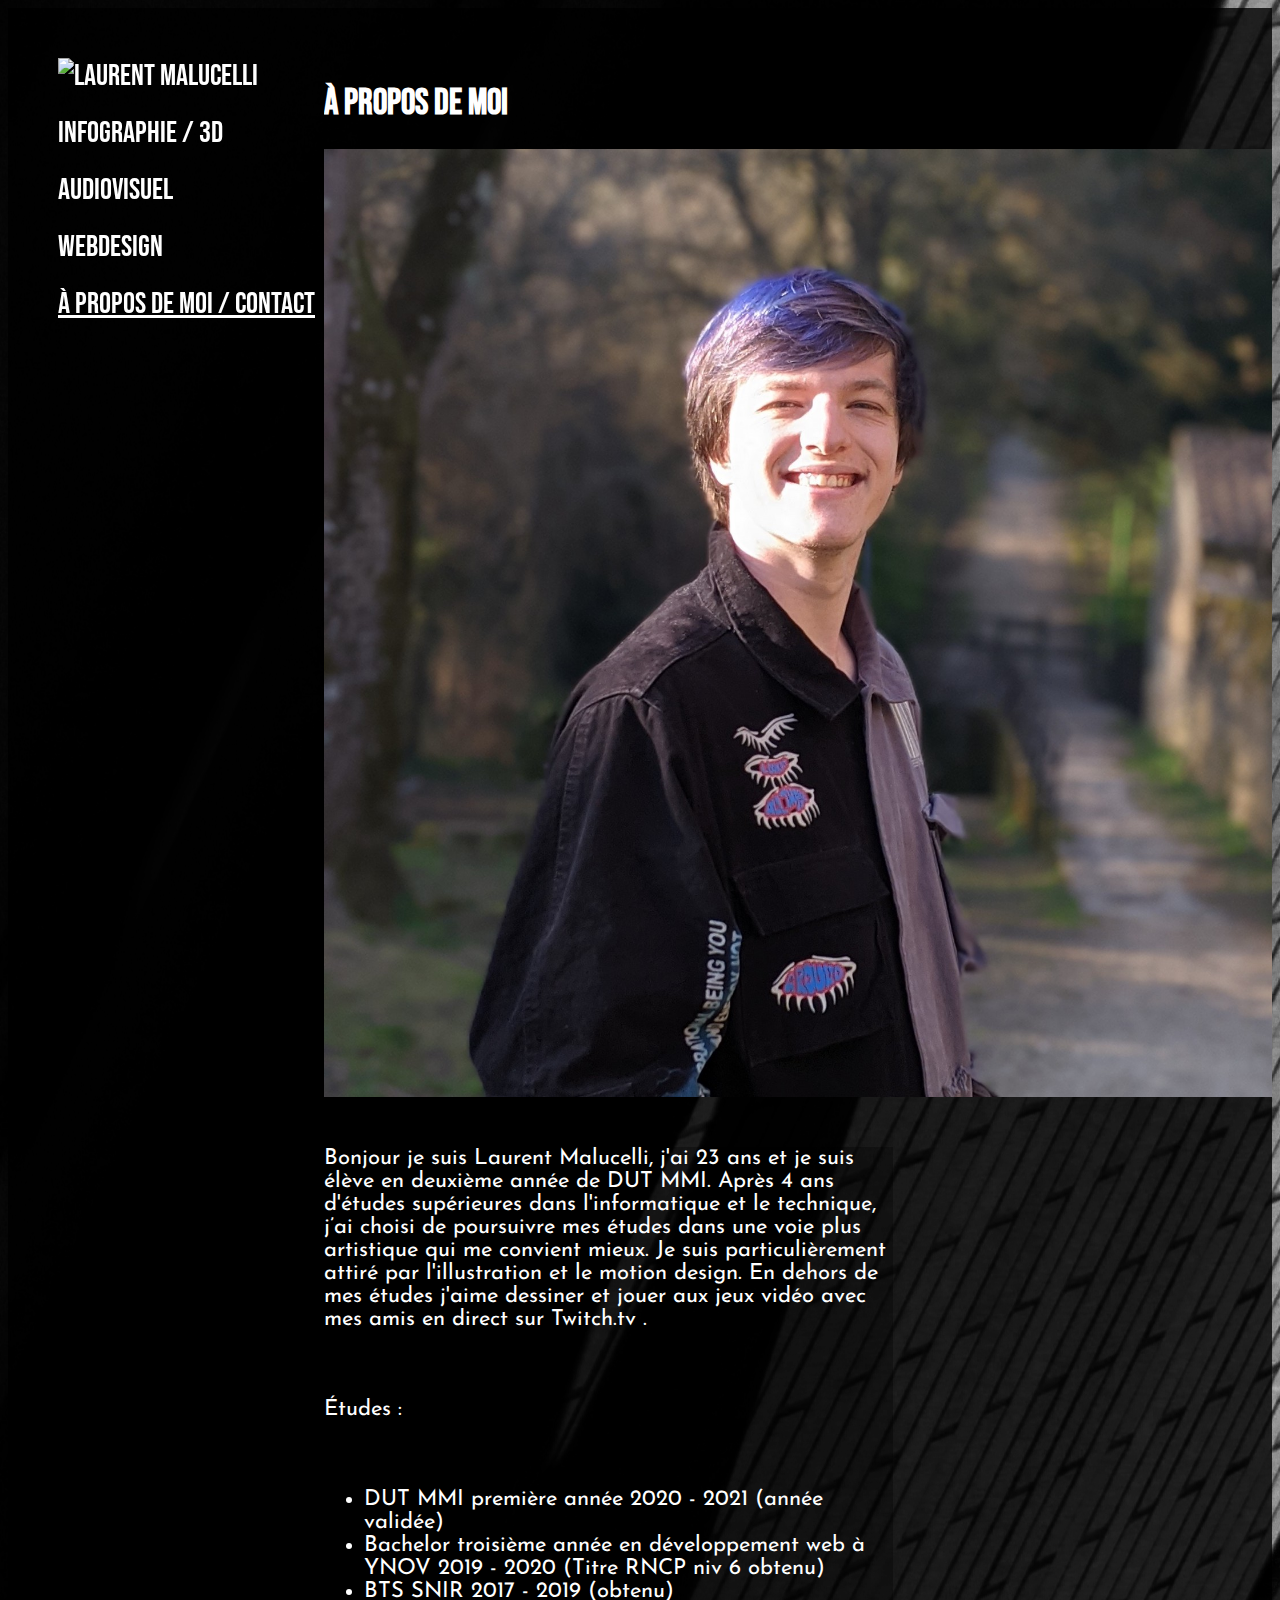
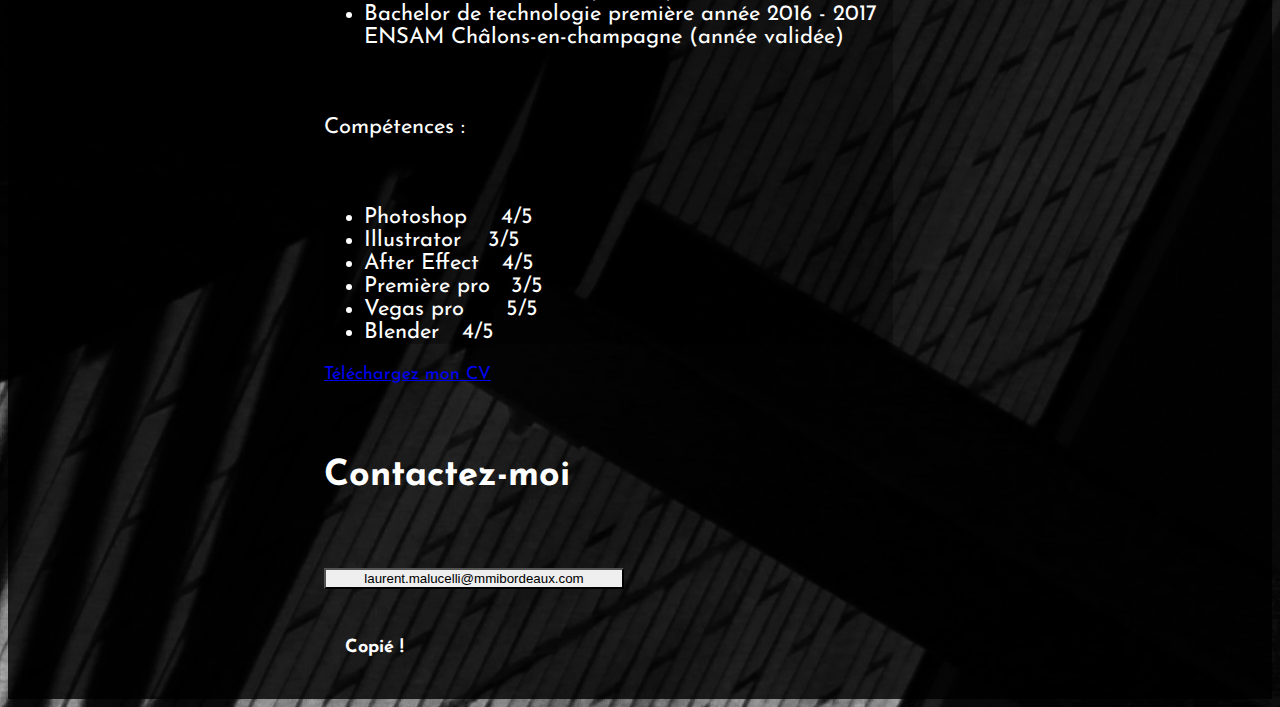
==== aboutme.html @ 27426404 "responsive et ajout du coming soon" ====
<!DOCTYPE html>
<htm>
    <header>
        <title>Laurent Malucelli</title>
        <link rel="preconnect" href="https://fonts.googleapis.com">
        <link rel="preconnect" href="https://fonts.gstatic.com" crossorigin>
        <link href="https://fonts.googleapis.com/css2?family=Bebas+Neue&display=swap" rel="stylesheet">
        <link rel="preconnect" href="https://fonts.googleapis.com">
        <link rel="preconnect" href="https://fonts.gstatic.com" crossorigin>
        <link href="https://fonts.googleapis.com/css2?family=Inter:wght@600&display=swap" rel="stylesheet">
        <link href="https://fonts.googleapis.com/css2?family=Josefin+Sans:ital,wght@1,600&display=swap" rel="stylesheet">
        <link href="https://cdn.jsdelivr.net/npm/bootstrap@5.1.1/dist/css/bootstrap.min.css" rel="stylesheet" integrity="sha384-F3w7mX95PdgyTmZZMECAngseQB83DfGTowi0iMjiWaeVhAn4FJkqJByhZMI3AhiU" crossorigin="anonymous">
        <link rel="stylesheet" type="text/css" href="./assets/style/main.css">
    </header>

    <body style="font-family: 'Bebas Neue', sans-serif;background-color:rgba(0, 0, 0, 0.8);">
        <div class="topnav">
            <a href="./index.html"><img src="./assets/laurentMalucelli.gif" alt="Laurent Malucelli" height="30px"></a>
            <br>
            <br>
            <br>
            <a href="./infographie.html">Infographie / 3D</a>
            <br>
            <br>
            <br>
            <a href="./audiovisuel.html">AudioVisuel</a>
            <br>
            <br>
            <br>
            <a href="./webdesign.html">WebDesign</a>
            <br>
            <br>
            <br>
            <a class="active" href="./aboutme.html">À Propos de moi / contact</a>
        </div>
        <div class="contenu" style="color: white; overflow: hidden;font-family: 'Josefin Sans', sans-serif; ">
            <div class="row row-cols-4 aboutme" style="padding-top: 50px;">
                <div class="col-4" style="height: 100%;">
                    <h1 style="font-family: 'Bebas Neue', sans-serif;">À propos de moi</h1>
                    <img src="./assets/PP.jpg" width="100%">
                </div>
                <div class="col-8" style="margin-top: 50px; background-color:rgba(0, 0, 0, 0.3); margin-right: 20px; width: 60%;font-size: 22px;">
                    <p>Bonjour je suis Laurent Malucelli, j'ai 23 ans et je suis élève en deuxième année de DUT MMI. Après 4 ans d'études supérieures dans l'informatique et le technique, j’ai choisi de poursuivre mes études dans une voie plus artistique qui me convient mieux. Je suis particulièrement attiré par l'illustration et le motion design. En dehors de mes études j'aime dessiner et jouer aux jeux vidéo avec mes amis en direct sur Twitch.tv .</p>
                    <br>
                    <p>Études :</p>
                    <br>
                    <ul>
                        <li>DUT MMI première année 2020 - 2021 (année validée)</li>
                        <li>Bachelor troisième année en développement web à YNOV 2019 - 2020 (Titre RNCP niv 6 obtenu)</li>
                        <li>BTS SNIR 2017 - 2019 (obtenu)</li>
                        <li>Bachelor de technologie première année 2016 - 2017 ENSAM Châlons-en-champagne (année validée)</li>
                    </ul> 
                    <br>
                        <p>Compétences :</p>
                    <br>
                    <ul>
                        <li>Photoshop           <span STYLE="padding:0 0 0 27px;">4/5</span></li>
                        <li>Illustrator         <span STYLE="padding:0 0 0 20px;">3/5</span></li>
                        <li>After Effect        <span STYLE="padding:0 0 0 16px;">4/5</span></li>
                        <li>Première pro        <span STYLE="padding:0 0 0 14px;">3/5</span></li>
                        <li>Vegas pro           <span STYLE="padding:0 0 0 35px;">5/5</span></li>
                        <li>Blender             <span STYLE="padding:0 0 0 16px;">4/5</span></li>
                    </ul>
                </div>
                <div class="col-4"></div>
                    <div class="col-8"><a class="btn btn-outline-light" href="https://drive.google.com/file/d/1C0DBZ9hOK_grSMtqvHp-4i9qXNyFdCXR/view?usp=sharing" style=" margin-top:50px; border-radius:0px; width:200px" role="button">Téléchargez mon CV</a></div>
            </div>
            <div class="row row-cols-4 aboutme" style="padding-top: 50px;">
                <div class="col-4" style="height: 100%;">
                    <h1>Contactez-moi</h1>
                </div>
                <div class="col-4"><button type="button" class="btn btn-outline-light btn-copy" style=" margin-top:50px; margin-bottom: 50px; border-radius:0px;width:300px" value="Copier" class="js-copy" data-target="#tocopy" id="btnCopie">laurent.malucelli@mmibordeaux.com</button></div>
                <div id="myAlert" class="alert alert-secondary collapse col-4" style="height: 60px; width: 100px; text-align: center;">
                    <strong>Copié !</strong>
                </div>
            </div>
        </div>
    <script src="https://cdn.jsdelivr.net/npm/bootstrap@5.1.3/dist/js/bootstrap.bundle.min.js" integrity="sha384-ka7Sk0Gln4gmtz2MlQnikT1wXgYsOg+OMhuP+IlRH9sENBO0LRn5q+8nbTov4+1p" crossorigin="anonymous"></script>
    <script src="https://ajax.googleapis.com/ajax/libs/jquery/3.6.0/jquery.min.js"></script>
    <script>
        const btnCopy = document.querySelector('.btn-copy');
        const txtCopy = "laurent.malucelli@mmibordeaux.com";

        btnCopy.addEventListener('click',()=>{
            navigator.clipboard.writeText(txtCopy);
        })

        $(document).ready(function () {

            $('#btnCopie').click(function () {
                $('#myAlert').show('fade');

                setTimeout(function () {
                    $('#myAlert').hide('fade');
                }, 2000);

            });

            });
    </script>
    </body>
</html>
---- assets/style/main.css ----
@font-face {
  font-family: 'Josefin Sans';
  src: local("JosefinSans-SemiBoldItalic")
       url(/assets/JosefinSans-SemiBoldItalic.ttf);
}
#topnav_hamburger_icon,
#topnav_responsive_menu {
  display: none;
}
html::-webkit-scrollbar {
  display: none;
}
.laurentmalucelli{
  display: none;
}
html {
    margin: 0;
    color: white;
    background-image: url("bg.jpg");
    background-position: center;
    background-repeat: no-repeat;
    background-size: auto;
    -ms-overflow-style: none;
    scrollbar-width: none;
    font-family: 'Josefin Sans', sans-serif;
  }
  body{
    font-family: 'Josefin Sans', sans-serif;
    background-color: transparent;
  }
  
  .topnav {
    margin:50px ;
    width: 25%;
    position: fixed;
    z-index: 1;
    overflow: hidden;
    font-family: 'Bebas Neue', cursive;
  }

  .message {
    width: 100%;
    top: 0%;
    right: 0%;
    position: fixed;
    z-index: 1;
    overflow: hidden;
  }
  
  .topnav a {
    float: left;
    color: white;
    text-align: center;
    text-decoration: none;
    font-size: 30px;
  }
  
  .topnav a:hover {
    text-decoration: underline;
  }
  
  .topnav a.active {
    text-decoration: underline;
  }

  .contenu{
      margin-left: 25%;
  }
  .vertical-center {
    margin-top: 10%;
  }


  * {box-sizing: border-box}
.mySlides {display: none}
img {vertical-align: middle;}

/* Slideshow container */
.slideshow-container {
  max-width: 400px;
  position: relative;
  margin: auto;
}

/* Next & previous buttons */
.prev, .next {
  cursor: pointer;
  position: absolute;
  top: 50%;
  width: auto;
  padding: 16px;
  margin-top: -22px;
  color: white;
  font-weight: bold;
  font-size: 18px;
  transition: 0.6s ease;
  border-radius: 0 3px 3px 0;
  user-select: none;
}

/* Position the "next button" to the right */
.next {
  text-align: center;
  color : black;
  right: -100px;
  border-radius: 20%;
  border-color: white;
  border: 2px solid;
  width: 60px;
  height: 60px;
  text-decoration: none;
}
.prev {
  text-align: center;
  color : black;
  left: -100px;
  border-radius: 20%;
  border-color: black;
  border: 2px solid;
  width: 60px;
  height: 60px;
  text-decoration: none;
}

/* Caption text */
.text {
  color: #f2f2f2;
  font-size: 15px;
  padding: 8px 12px;
  position: absolute;
  bottom: 8px;
  width: 100%;
  text-align: center;
}

/* The dots/bullets/indicators */
.dot {
  cursor: pointer;
  height: 15px;
  width: 15px;
  margin: 0 2px;
  background-color: #bbb;
  border-radius: 50%;
  display: inline-block;
  transition: background-color 0.6s ease;
}

.activedot, .dot:hover {
  background-color: #717171;
}

.carreinsta{
  height: 200px;
  width: 200px;
  border: solid white;
  background-color: #333;
  margin: 0 auto;
  margin:50px;
}

.aboutme{
  font-size: 18px;
}

/* On smaller screens, decrease text size */
@media only screen and (max-width: 300px) {
  .prev, .next,.text {font-size: 11px}
}

hr {
  border: none;
  border-top: 3px double #333;
  color: #333;
  overflow: visible;
  text-align: center;
  height: 5px;
}

hr:after {
  background: #fff;
  content: '§';
  padding: 0 4px;
  position: relative;
  top: -13px;
}

.video{
  margin-right: 200px;
}

.section{
  position: relative;
  width: 100%;
  height: 100vh;
  display: flex;
  align-items: center;
  justify-content: center;
}

.video-container{
  position:relative;
  top: 0;
  left: 0;
  width: 100%;
}

* {box-sizing:border-box}

/* On hover, add a black background color with a little bit see-through */
.prev:hover, .next:hover {
  background-color: black;
  color: white;
}

/* Number text (1/3 etc) */
.numbertext {
  color: #f2f2f2;
  font-size: 12px;
  padding: 8px 12px;
  position: absolute;
  top: 0;
}


/* Fading animation */
.fade {
  -webkit-animation-name: fade;
  -webkit-animation-duration: 1.5s;
  animation-name: fade;
  animation-duration: 1.5s;
}

@-webkit-keyframes fade {
  from {opacity: .4}
  to {opacity: 1}
}

@keyframes fade {
  from {opacity: .4}
  to {opacity: 1}
}

@media only screen and (max-width: 1150px) {
  .topnav{
    display: none;
  }
  .contenu{
    margin-left: 0%;
  }
  .laurentmalucelli{
    display: block;
    position: absolute;
    padding-top: 0px;
    padding-left: 60px;
    margin: 0px;
  }

  #topnav_hamburger_icon {
    display: block;
    position: relative;
    margin: 16px;
    width: 33px;
    height: 28px;

    z-index: 100;

    -webkit-user-select: none;
    user-select: none;
    cursor: pointer;
  }

  /* define the style (size, color, position, animation, ...) of the 3 spans */
  #topnav_hamburger_icon span {
    display: block;
    position: absolute;
    height: 4px;
    width: 100%;
    margin-bottom: 5px;

    background: #ededed;
    border-radius: 3px;

    z-index: 100;

    opacity: 1;
    left: 0;

    -webkit-transform: rotate(0deg);
    -moz-transform: rotate(0deg);
    -o-transform: rotate(0deg);
    transform: rotate(0deg);
    -webkit-transition: 0.25s ease-in-out;
    -moz-transition: 0.25s ease-in-out;
    -o-transition: 0.25s ease-in-out;
    transition: 0.25s ease-in-out;
  }

  /* set the 3 spans position to look like a hamburger */
  #topnav_hamburger_icon span:nth-child(1) {
    top: 0px;
    -webkit-transform-origin: left top;
    -moz-transform-origin: left top;
    -o-transform-origin: left top;
    transform-origin: left top;
  }
  #topnav_hamburger_icon span:nth-child(2) {
    top: 12px;
    -webkit-transform-origin: left center;
    -moz-transform-origin: left center;
    -o-transform-origin: left center;
    transform-origin: left center;
  }
  #topnav_hamburger_icon span:nth-child(3) {
    top: 24px;
    -webkit-transform-origin: left bottom;
    -moz-transform-origin: left bottom;
    -o-transform-origin: left bottom;
    transform-origin: left bottom;
  }

  /* change color when opening the menu */
  #topnav_hamburger_icon.open span {
    background: #333;
  }

  /* the first span rotates 45° \ */
  #topnav_hamburger_icon.open span:nth-child(1) {
    width: 110%;
    -webkit-transform: rotate(45deg);
    -moz-transform: rotate(45deg);
    -o-transform: rotate(45deg);
    transform: rotate(45deg);
  }

  /* the second span disappears */
  #topnav_hamburger_icon.open span:nth-child(2) {
    width: 0%;
    opacity: 0;
  }

  /* the last span rotates -45° / */
  #topnav_hamburger_icon.open span:nth-child(3) {
    width: 110%;
    -webkit-transform: rotate(-45deg);
    -moz-transform: rotate(-45deg);
    -o-transform: rotate(-45deg);
    transform: rotate(-45deg);
  }


  #topnav_responsive_menu {
    display: block;
    position: absolute;
    margin: 0;
    right: 0;
    top: 0;
    width: 100vw;
    height: 100vh;

    z-index: 99;

    transform-origin: 0% 0%;
    transform: translate(200%, 0);

    transition: transform 0.5s cubic-bezier(0.77, 0.2, 0.05, 1);
  }

  #topnav_responsive_menu ul {
    display: flex;
    flex-direction: column;

    position: absolute;
    margin: 0;
    right: 0;
    top: 0;

    min-width: 50vw;
    height: 100vh;
    padding: 56px 0 0;

    text-align: center;

    background: #ededed;
    list-style-type: none;
    -webkit-font-smoothing: antialiased;
  }

  #topnav_responsive_menu li {
    padding: 12px 24px;
  }

  #topnav_responsive_menu a {
    white-space: nowrap;
    color: #333;
    text-decoration: none;
  }

  /* And let's slide it in from the right */
  #topnav_responsive_menu.open {
    transform: none;
    position: fixed;
  }
}
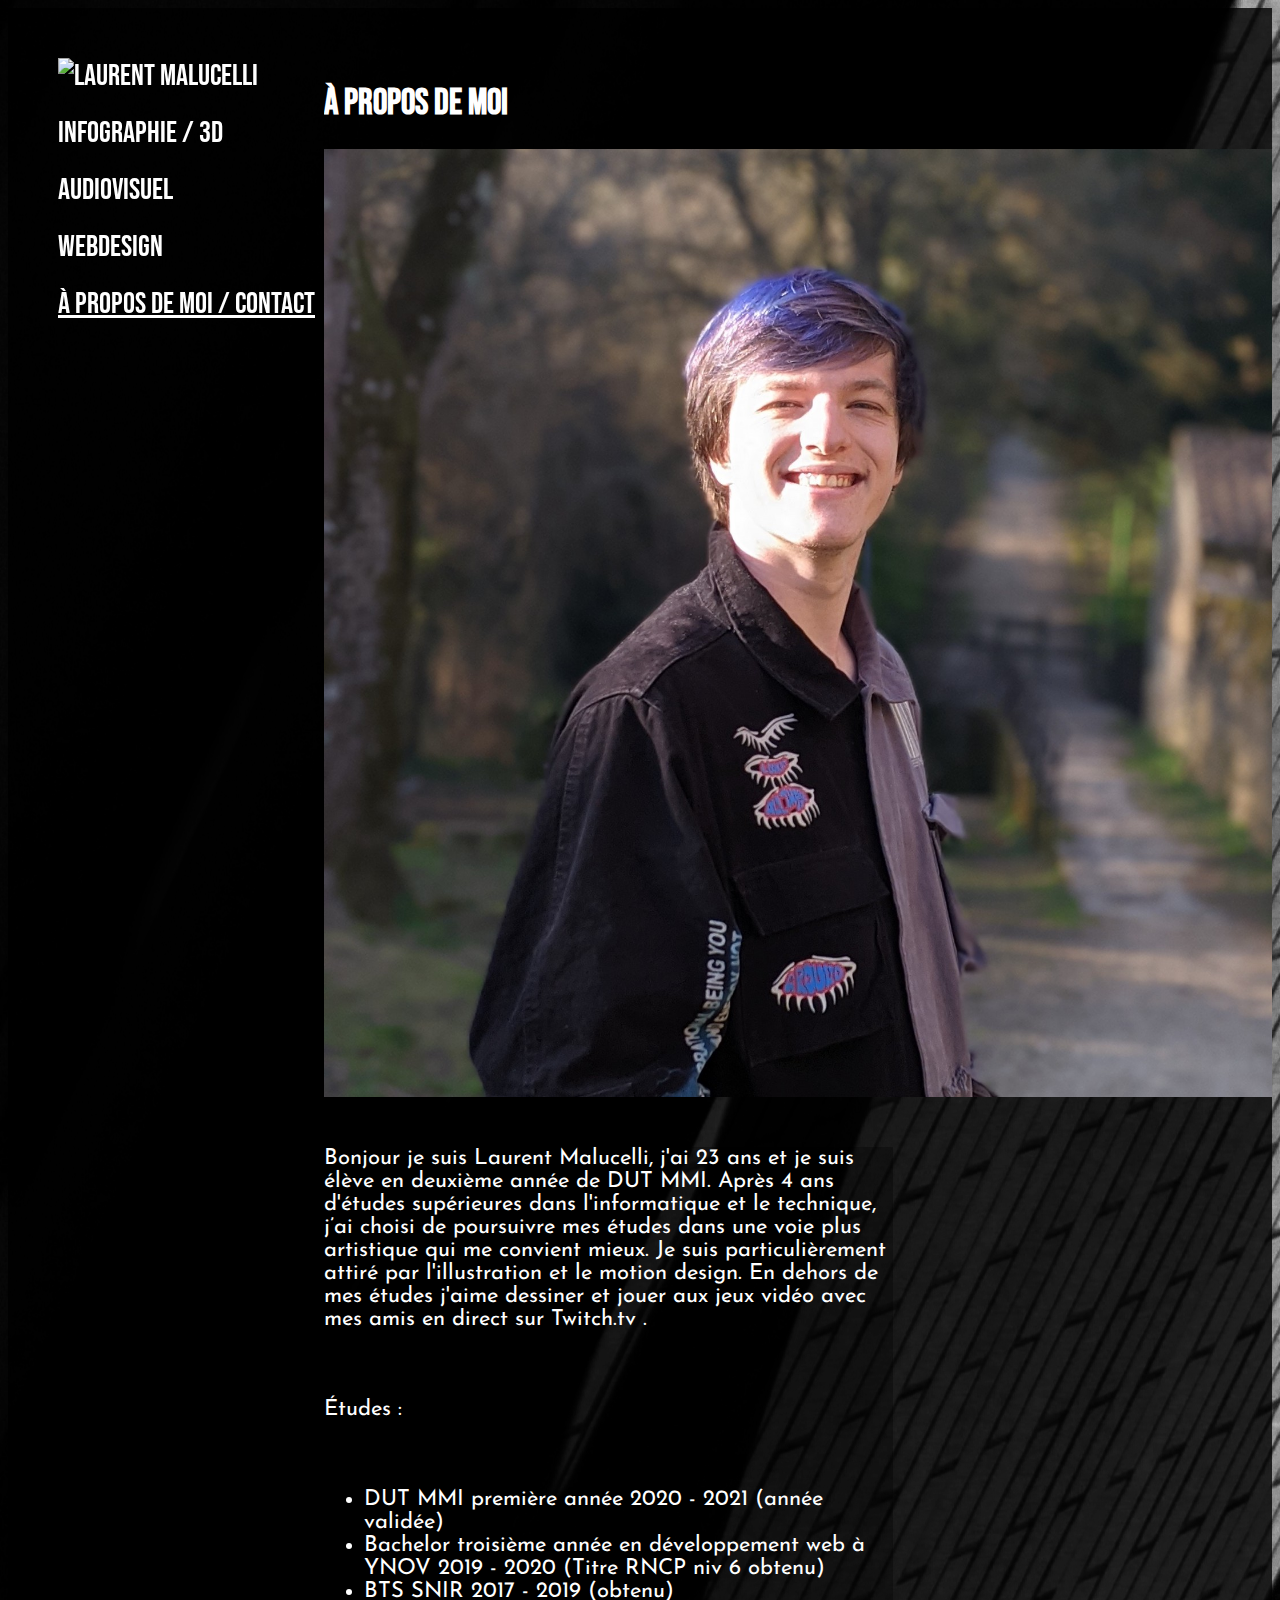
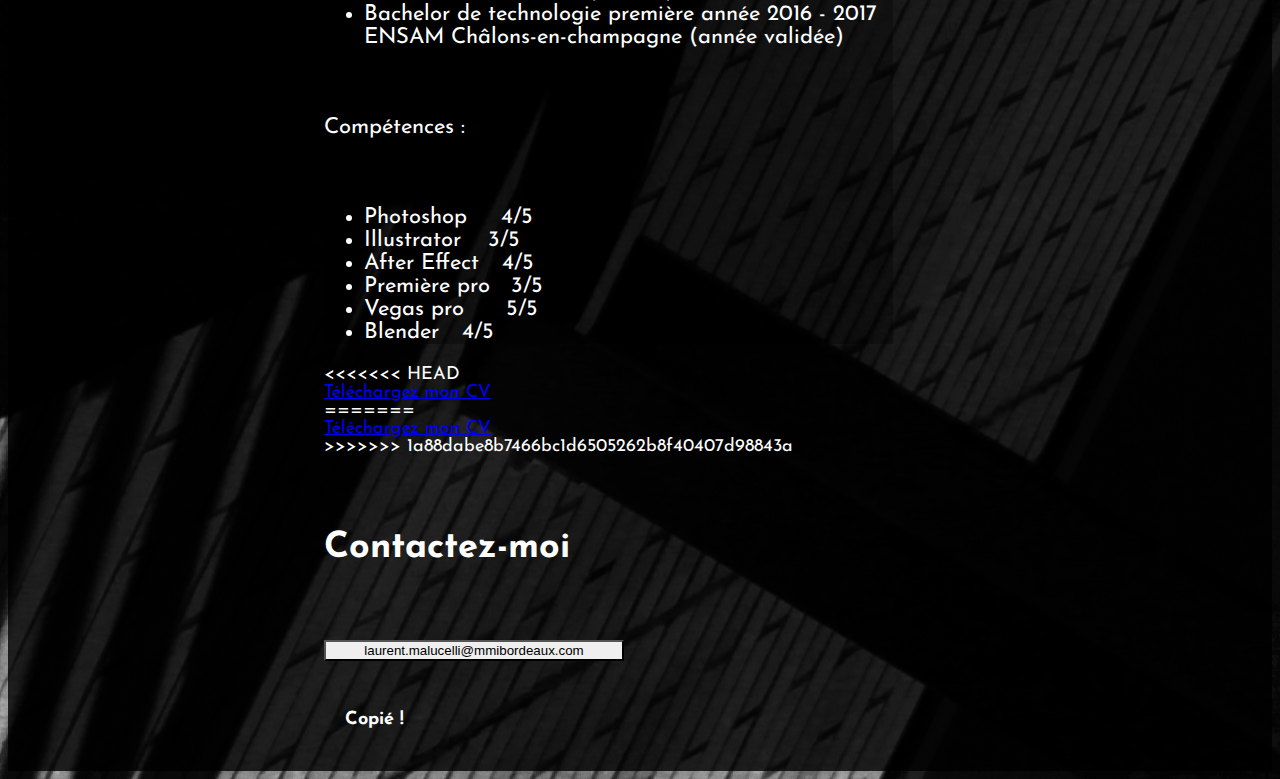
==== commit 1ea3ba1d: "responsive et ajout du coming soon" ====
--- a/aboutme.html
+++ b/aboutme.html
@@ -63,7 +63,11 @@
                     </ul>
                 </div>
                 <div class="col-4"></div>
+<<<<<<< HEAD
                     <div class="col-8"><a class="btn btn-outline-light" href="https://drive.google.com/file/d/1C0DBZ9hOK_grSMtqvHp-4i9qXNyFdCXR/view?usp=sharing" style=" margin-top:50px; border-radius:0px; width:200px" role="button">Téléchargez mon CV</a></div>
+=======
+                    <div class="col-8"><a class="btn btn-outline-light" href="https://drive.google.com/file/d/1Oryq-radcT1HXCiwcDcI4GWyzNxqbvMw/view?usp=sharing" style=" margin-top:50px; border-radius:0px; width:200px" role="button">Téléchargez mon CV</a></div>
+>>>>>>> 1a88dabe8b7466bc1d6505262b8f40407d98843a
             </div>
             <div class="row row-cols-4 aboutme" style="padding-top: 50px;">
                 <div class="col-4" style="height: 100%;">
@@ -99,4 +103,4 @@
             });
     </script>
     </body>
-</html>+</html>
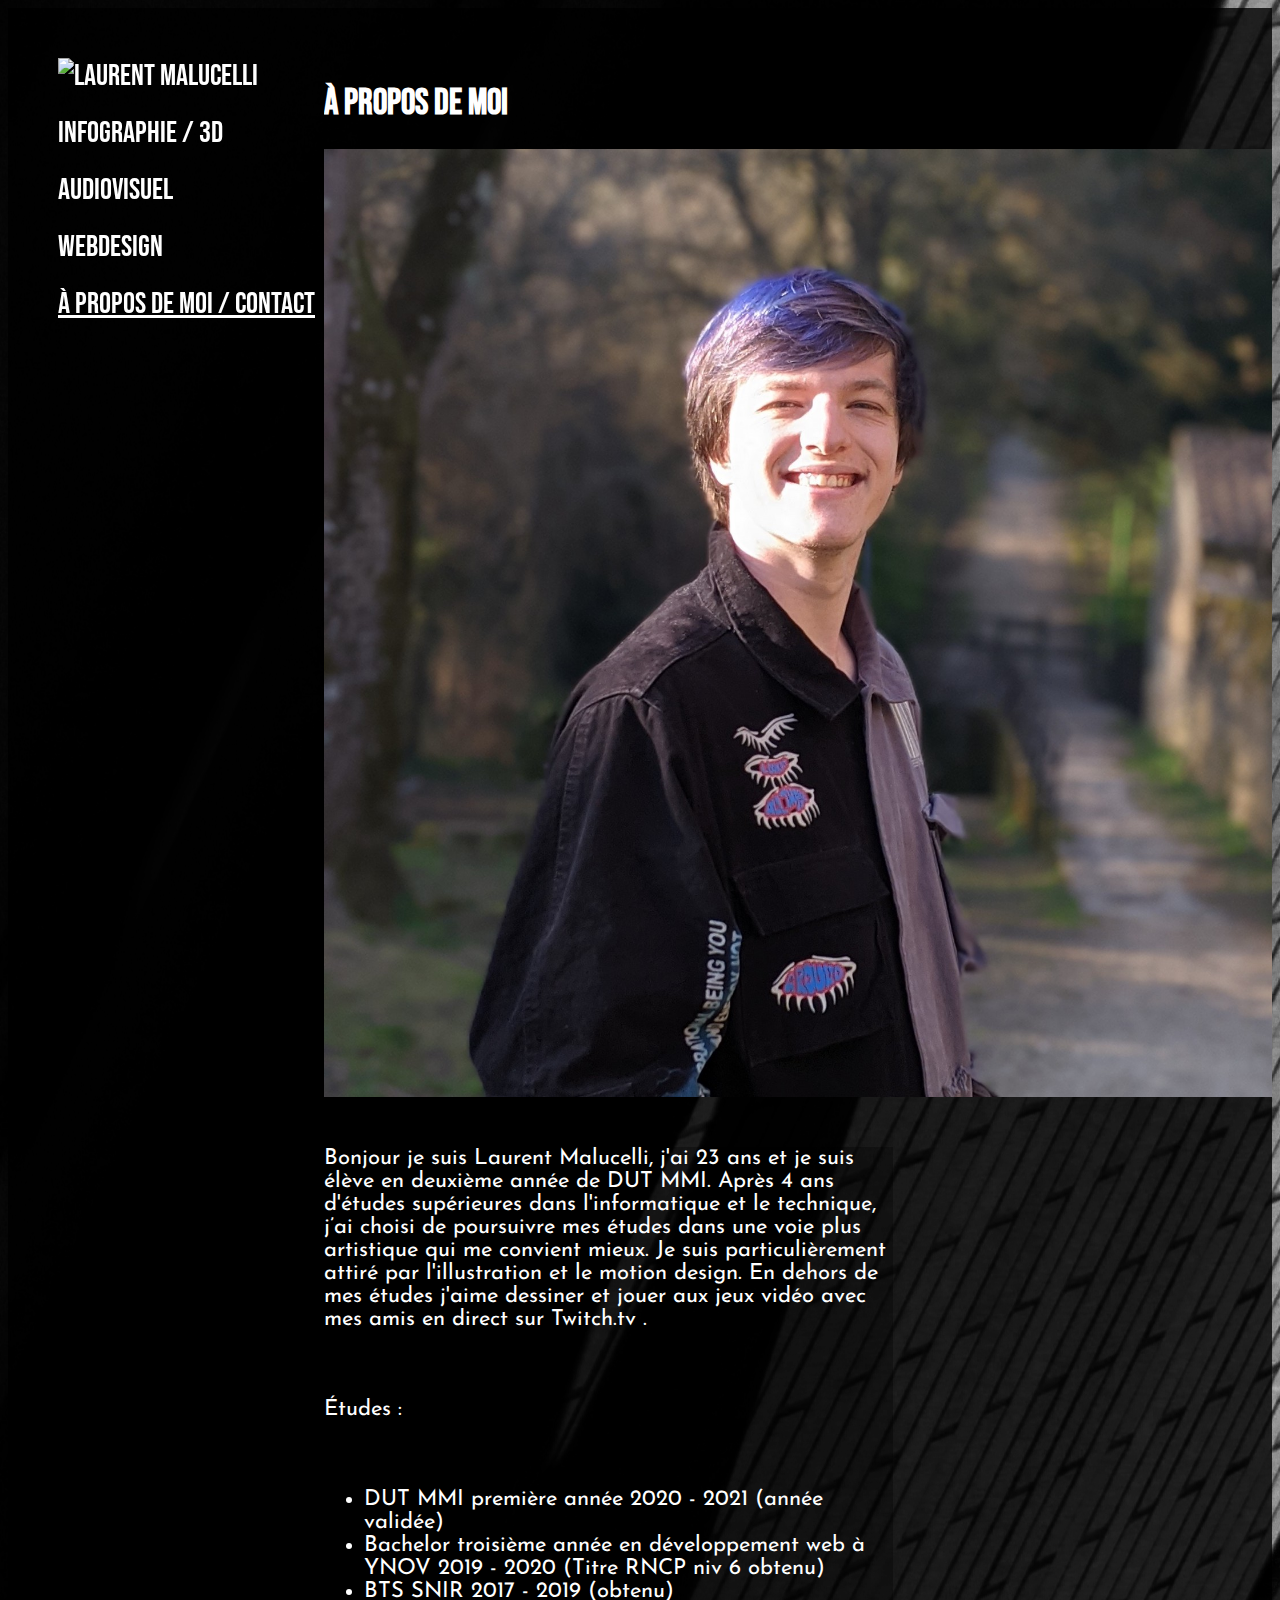
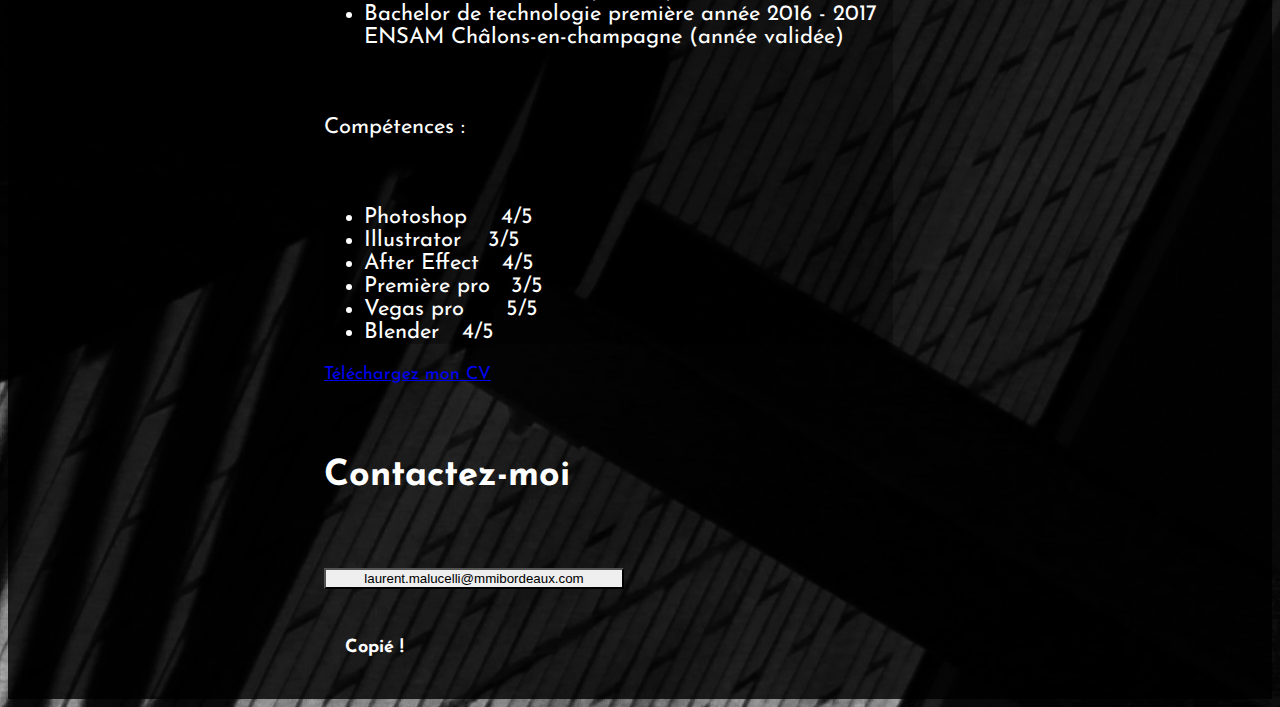
==== commit dd1a1210: "dfdf" ====
--- a/aboutme.html
+++ b/aboutme.html
@@ -63,11 +63,7 @@
                     </ul>
                 </div>
                 <div class="col-4"></div>
-<<<<<<< HEAD
                     <div class="col-8"><a class="btn btn-outline-light" href="https://drive.google.com/file/d/1C0DBZ9hOK_grSMtqvHp-4i9qXNyFdCXR/view?usp=sharing" style=" margin-top:50px; border-radius:0px; width:200px" role="button">Téléchargez mon CV</a></div>
-=======
-                    <div class="col-8"><a class="btn btn-outline-light" href="https://drive.google.com/file/d/1Oryq-radcT1HXCiwcDcI4GWyzNxqbvMw/view?usp=sharing" style=" margin-top:50px; border-radius:0px; width:200px" role="button">Téléchargez mon CV</a></div>
->>>>>>> 1a88dabe8b7466bc1d6505262b8f40407d98843a
             </div>
             <div class="row row-cols-4 aboutme" style="padding-top: 50px;">
                 <div class="col-4" style="height: 100%;">
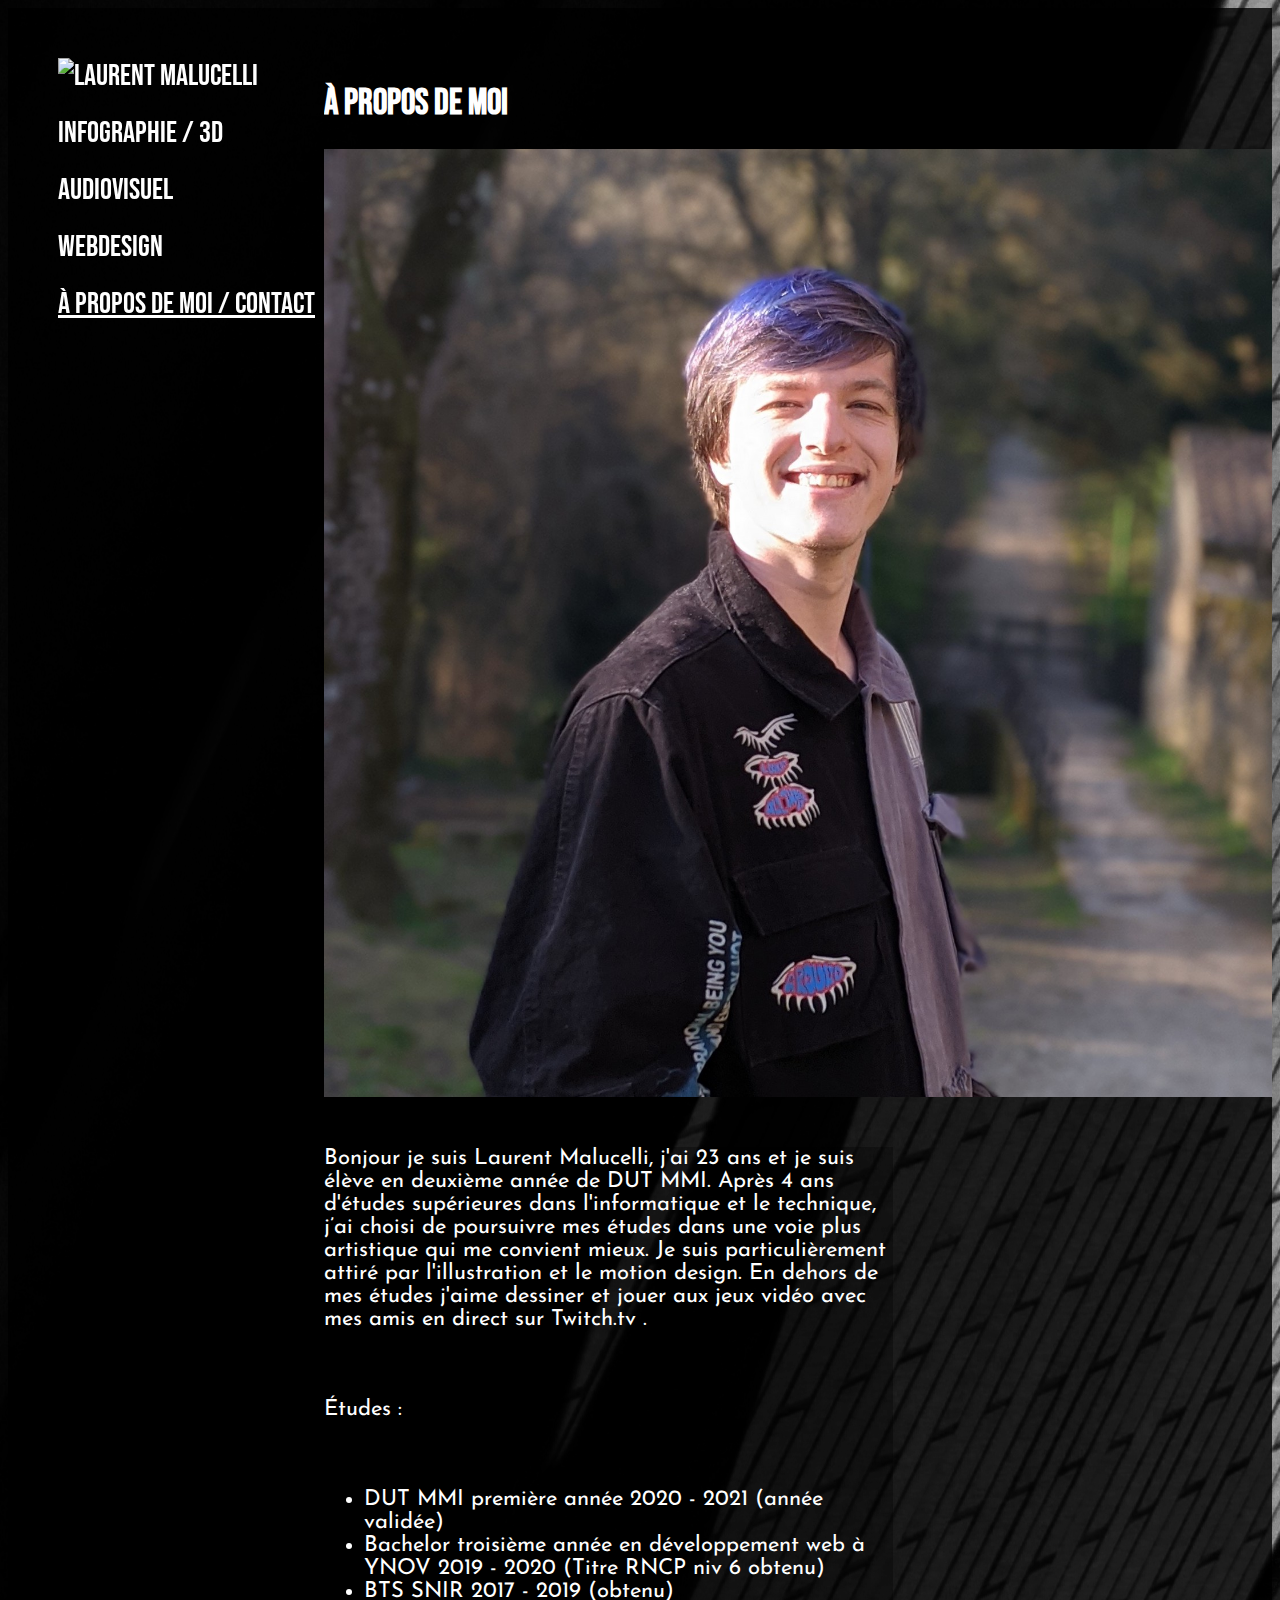
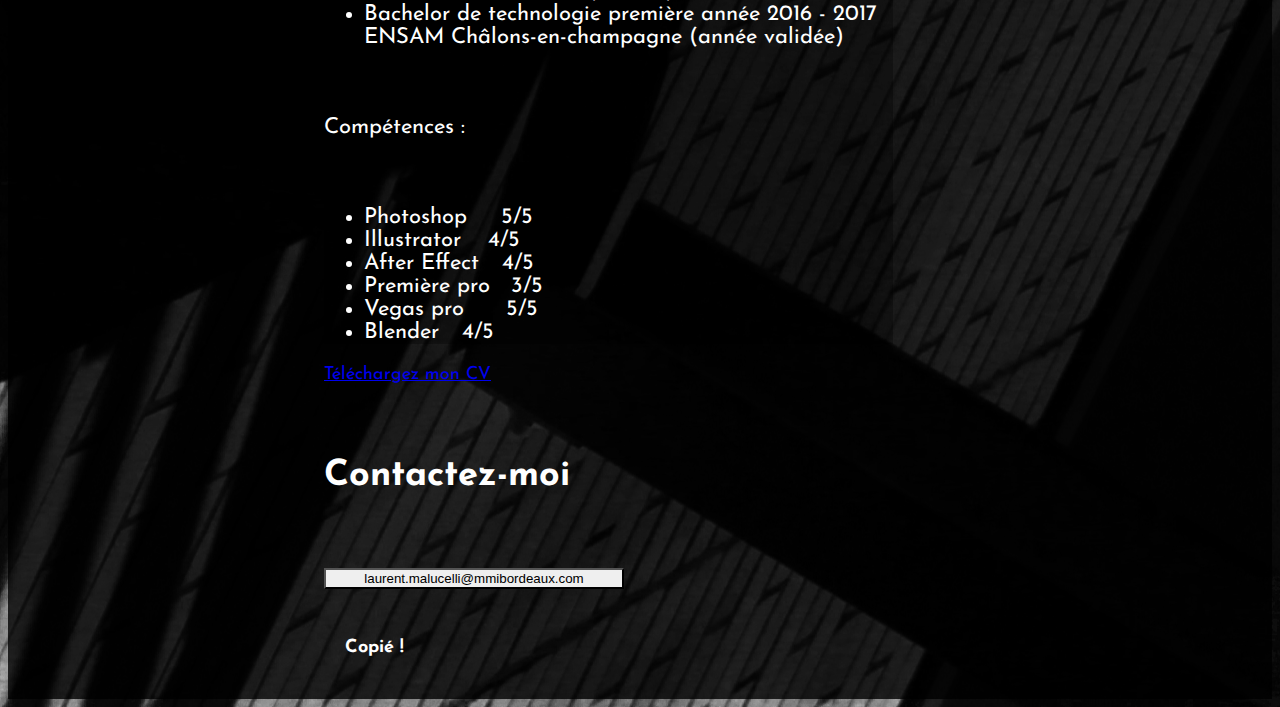
==== commit 59a700e5: "dlf,df" ====
--- a/aboutme.html
+++ b/aboutme.html
@@ -14,6 +14,7 @@
     </header>
 
     <body style="font-family: 'Bebas Neue', sans-serif;background-color:rgba(0, 0, 0, 0.8);">
+        <div class="laurentmalucelli"><a href="./index.html"><img src="./assets/laurentMalucelli.gif" alt="Laurent Malucelli" height="30px"></a></div>
         <div class="topnav">
             <a href="./index.html"><img src="./assets/laurentMalucelli.gif" alt="Laurent Malucelli" height="30px"></a>
             <br>
@@ -33,6 +34,23 @@
             <br>
             <a class="active" href="./aboutme.html">À Propos de moi / contact</a>
         </div>
+        <div>
+            <a id="topnav_hamburger_icon" href="javascript:void(0);" onclick="showResponsiveMenu()">
+            <!-- Some spans to act as a hamburger -->
+            <span></span>
+            <span></span>
+            <span></span>
+            </a>
+            <nav role="navigation" id="topnav_responsive_menu">
+            <ul>
+                <li><a href="./index.html"><img src="./assets/laurentMalucelli.gif" alt="Laurent Malucelli" height="30px"></a></li>
+                <li><a class="active" href="./infographie.html">Infographie / 3D</a></li>
+                <li><a href="./audiovisuel.html">AudioVisuel</a></li>
+                <li><a href="./webdesign.html">WebDesign</a></li>
+                <li><a href="./aboutme.html">À Propos de moi / contact</a></li>
+            </ul>
+            </nav>
+            </div>
         <div class="contenu" style="color: white; overflow: hidden;font-family: 'Josefin Sans', sans-serif; ">
             <div class="row row-cols-4 aboutme" style="padding-top: 50px;">
                 <div class="col-4" style="height: 100%;">
@@ -54,8 +72,8 @@
                         <p>Compétences :</p>
                     <br>
                     <ul>
-                        <li>Photoshop           <span STYLE="padding:0 0 0 27px;">4/5</span></li>
-                        <li>Illustrator         <span STYLE="padding:0 0 0 20px;">3/5</span></li>
+                        <li>Photoshop           <span STYLE="padding:0 0 0 27px;">5/5</span></li>
+                        <li>Illustrator         <span STYLE="padding:0 0 0 20px;">4/5</span></li>
                         <li>After Effect        <span STYLE="padding:0 0 0 16px;">4/5</span></li>
                         <li>Première pro        <span STYLE="padding:0 0 0 14px;">3/5</span></li>
                         <li>Vegas pro           <span STYLE="padding:0 0 0 35px;">5/5</span></li>
@@ -63,7 +81,7 @@
                     </ul>
                 </div>
                 <div class="col-4"></div>
-                    <div class="col-8"><a class="btn btn-outline-light" href="https://drive.google.com/file/d/1C0DBZ9hOK_grSMtqvHp-4i9qXNyFdCXR/view?usp=sharing" style=" margin-top:50px; border-radius:0px; width:200px" role="button">Téléchargez mon CV</a></div>
+                    <div class="col-8"><a class="btn btn-outline-light" href="https://drive.google.com/file/d/1khPv8VuAIMIcxcpAxi4GJGJ5RV3ME2YR/view?usp=sharing" style=" margin-top:50px; border-radius:0px; width:200px" role="button">Téléchargez mon CV</a></div>
             </div>
             <div class="row row-cols-4 aboutme" style="padding-top: 50px;">
                 <div class="col-4" style="height: 100%;">
@@ -97,6 +115,20 @@
             });
 
             });
+            function showResponsiveMenu() {
+                var menu = document.getElementById("topnav_responsive_menu");
+                var icon = document.getElementById("topnav_hamburger_icon");
+                var root = document.getElementById("root");
+                if (menu.className === "") {
+                menu.className = "open";
+                icon.className = "open";
+                root.style.overflowY = "hidden";
+                } else {
+                menu.className = "";                    
+                icon.className = "";
+                root.style.overflowY = "";
+                }
+            }
     </script>
     </body>
 </html>
--- a/assets/style/main.css
+++ b/assets/style/main.css
@@ -24,6 +24,17 @@
     scrollbar-width: none;
     font-family: 'Josefin Sans', sans-serif;
   }
+  .description::-webkit-scrollbar {
+    display: none;
+}
+
+/* Hide scrollbar for IE, Edge and Firefox */
+.description {
+  -ms-overflow-style: none;  /* IE and Edge */
+  scrollbar-width: none;  /* Firefox */
+  overflow: scroll;
+  height: 60vh;
+}
   body{
     font-family: 'Josefin Sans', sans-serif;
     background-color: transparent;
@@ -253,6 +264,7 @@
     padding-top: 0px;
     padding-left: 60px;
     margin: 0px;
+    z-index: 100;
   }
 
   #topnav_hamburger_icon {
@@ -320,7 +332,7 @@
 
   /* change color when opening the menu */
   #topnav_hamburger_icon.open span {
-    background: #333;
+    background: rgb(255, 255, 255);
   }
 
   /* the first span rotates 45° \ */
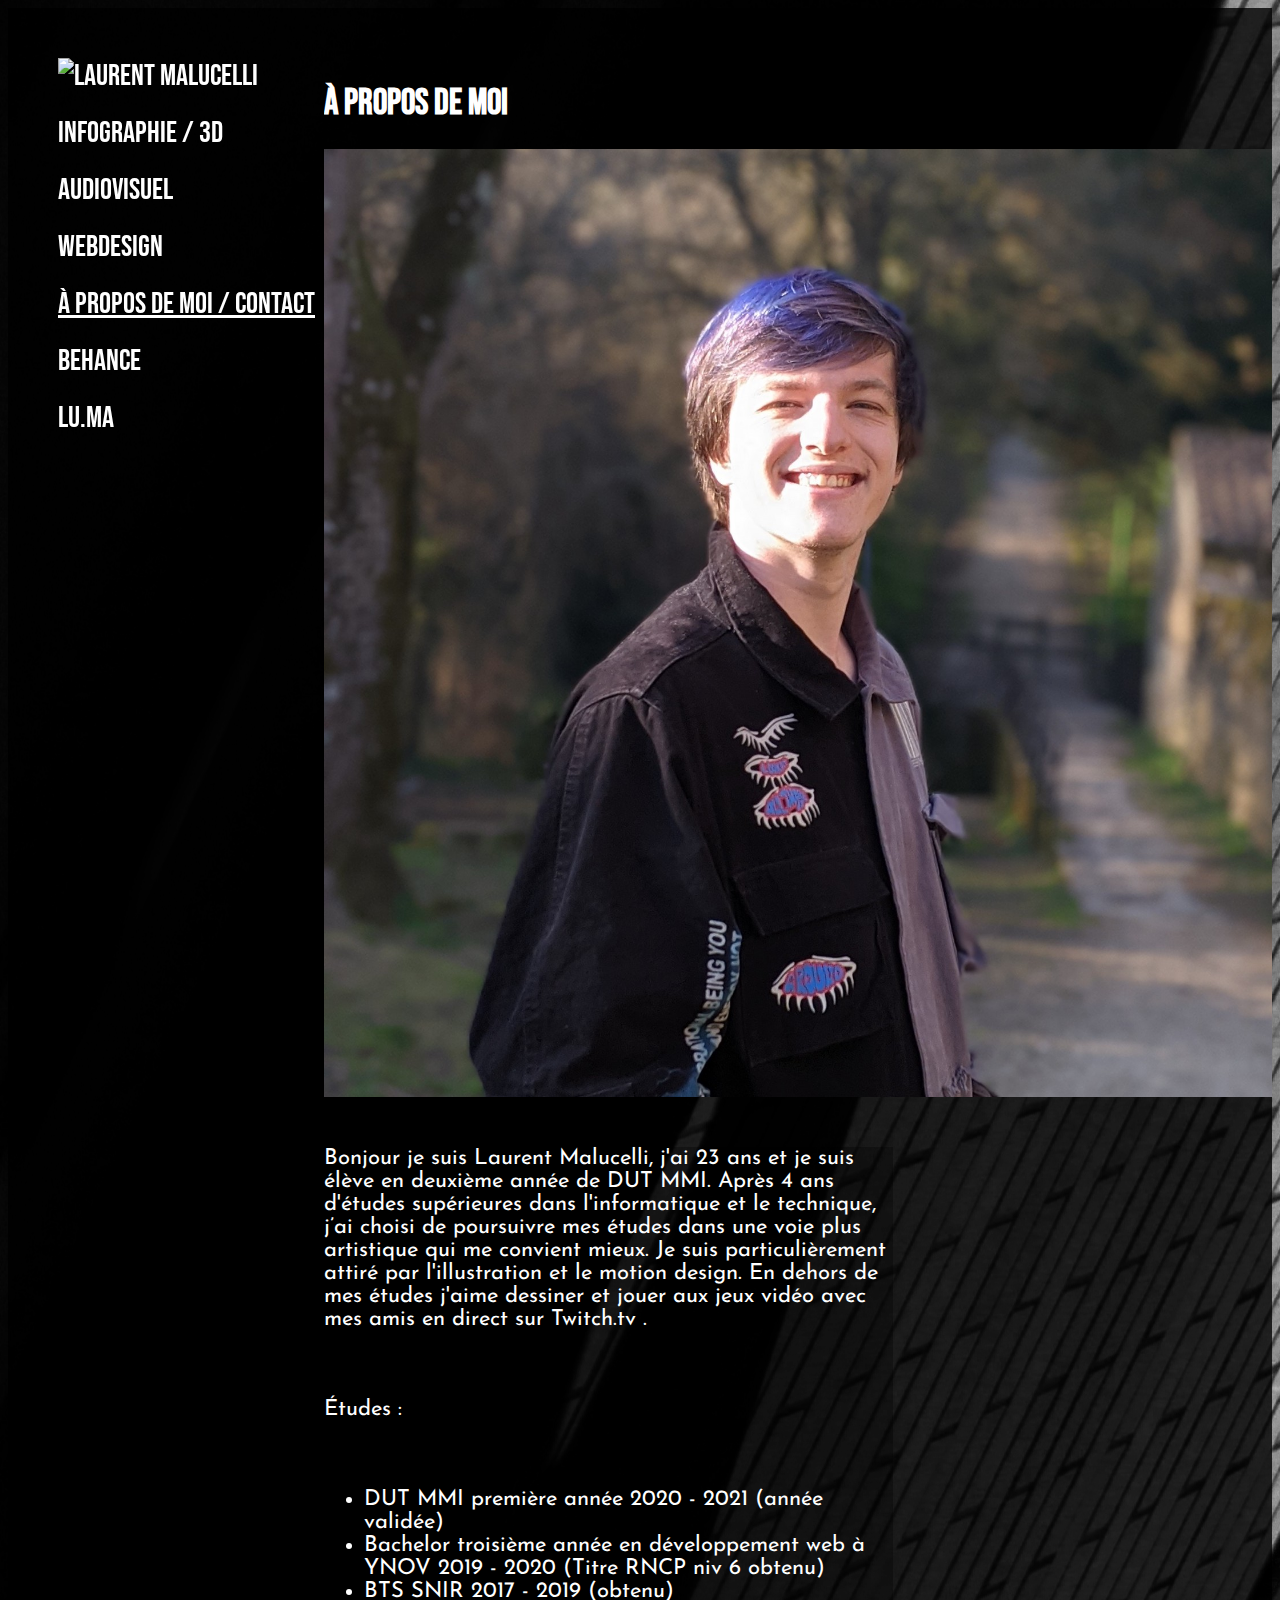
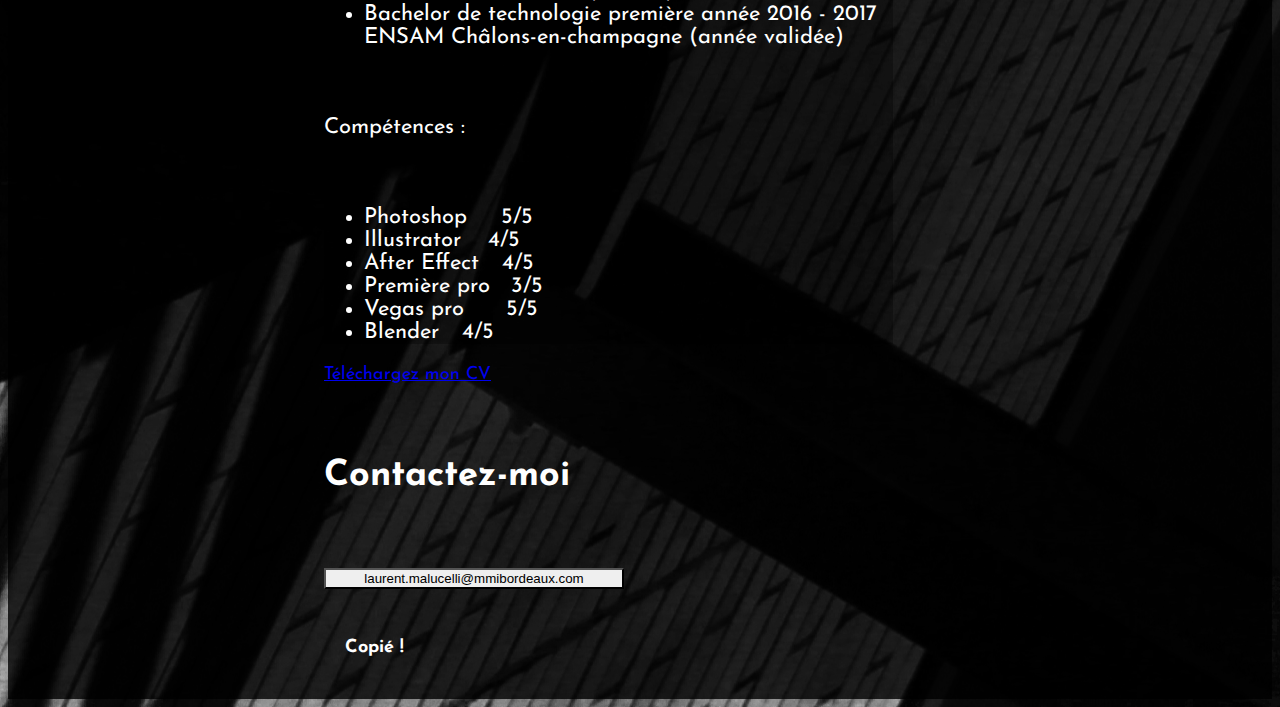
==== commit 2508fc8f: "ajoute des liens" ====
--- a/aboutme.html
+++ b/aboutme.html
@@ -33,6 +33,14 @@
             <br>
             <br>
             <a class="active" href="./aboutme.html">À Propos de moi / contact</a>
+            <br>
+            <br>
+            <br>
+            <a href="https://www.behance.net/laurentmalucel">Behance</a>
+            <br>
+            <br>
+            <br>
+            <a href="https://lu.ma/u/usr-5Sfr6NOM16z2SOF">lu.ma</a>
         </div>
         <div>
             <a id="topnav_hamburger_icon" href="javascript:void(0);" onclick="showResponsiveMenu()">
@@ -48,6 +56,8 @@
                 <li><a href="./audiovisuel.html">AudioVisuel</a></li>
                 <li><a href="./webdesign.html">WebDesign</a></li>
                 <li><a href="./aboutme.html">À Propos de moi / contact</a></li>
+                <li><a href="https://www.behance.net/laurentmalucel">Behance</a></li>
+                <li><a href="https://lu.ma/u/usr-5Sfr6NOM16z2SOF">lu.ma</a></li>
             </ul>
             </nav>
             </div>
@@ -81,7 +91,7 @@
                     </ul>
                 </div>
                 <div class="col-4"></div>
-                    <div class="col-8"><a class="btn btn-outline-light" href="https://drive.google.com/file/d/1khPv8VuAIMIcxcpAxi4GJGJ5RV3ME2YR/view?usp=sharing" style=" margin-top:50px; border-radius:0px; width:200px" role="button">Téléchargez mon CV</a></div>
+                    <div class="col-8"><a class="btn btn-outline-light" href="https://drive.google.com/file/d/1kh4KwnvnZLBiatweaZ0ebLtRJbnskbgk/view?usp=sharing" style=" margin-top:50px; border-radius:0px; width:200px" role="button">Téléchargez mon CV</a></div>
             </div>
             <div class="row row-cols-4 aboutme" style="padding-top: 50px;">
                 <div class="col-4" style="height: 100%;">
